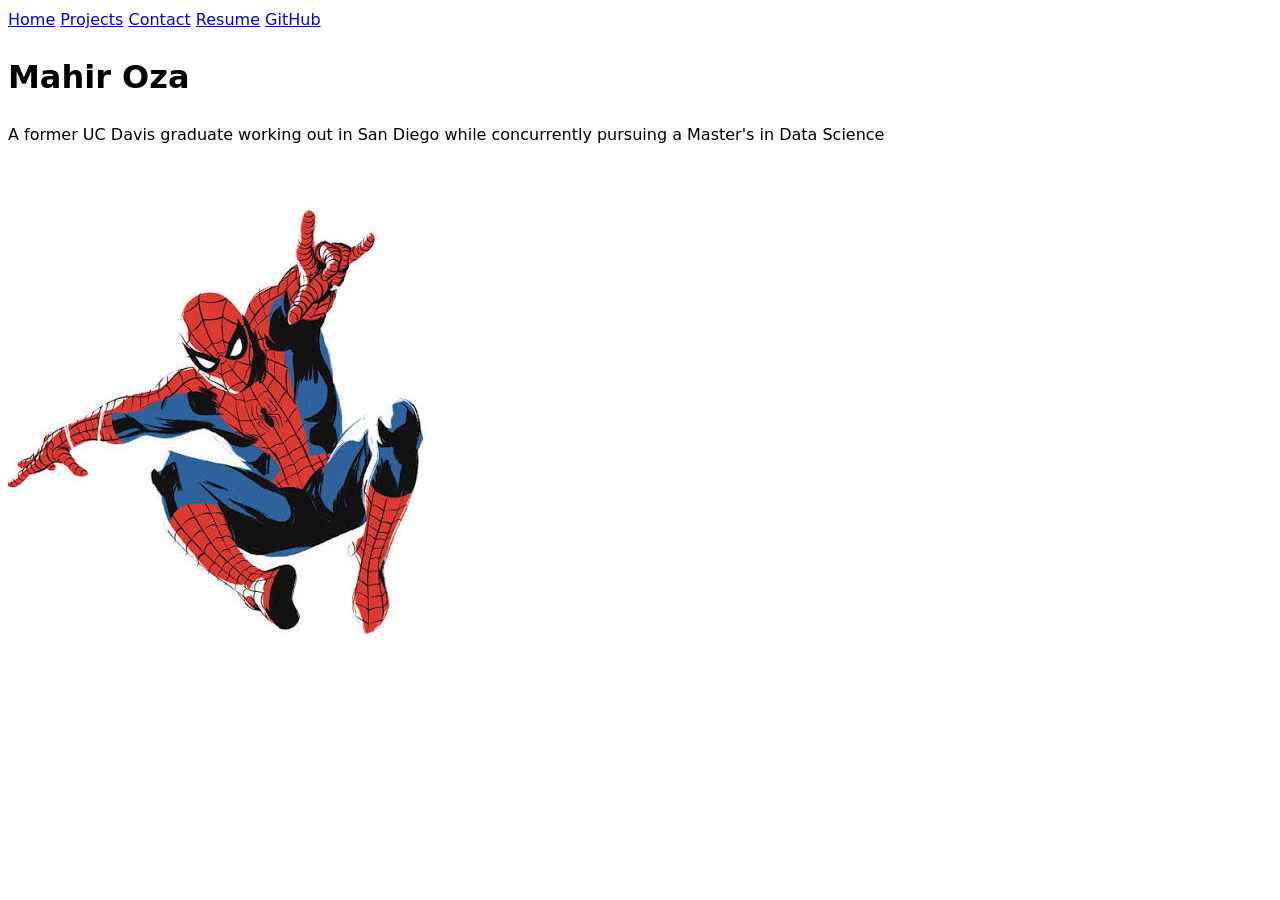
==== index.html @ 23224bbb "nav updates" ====
<!DOCTYPE html>
<html lang="en">
<head>
    <meta charset="UTF-8">
    <meta http-equiv="X-UA-Compatible" content="IE=edge">
    <meta name="viewport" content="width=device-width, initial-scale=1.0">
    <title>Mahir Oza: Personal Site & Portfolio</title>
    <link rel = "stylesheet" href = "style.css">
</head>
<body>
    <nav>
        <a href="index.html">Home</a>
        <a href="projects/index.html">Projects</a>
        <a href="contact/index.html">Contact</a>
        <a href= "cv/index.html">Resume</a>
        <a href="https://github.com/moza-ucsd" target="_blank">GitHub</a>
    </nav>
    <h1>Mahir Oza</h1>
    <p>A former UC Davis graduate working out in San Diego while concurrently pursuing a Master's in Data Science</p>
    <img src = "images/spidey.jpeg" alt = "My Favorite Character, Spider-Man">
</body>
</html>
---- style.css ----
body {
    /* Set line height to 1.5 times the font size
         and use the OS’s UI font as the website font
       */
    font: 100%/1.5 system-ui;
  }
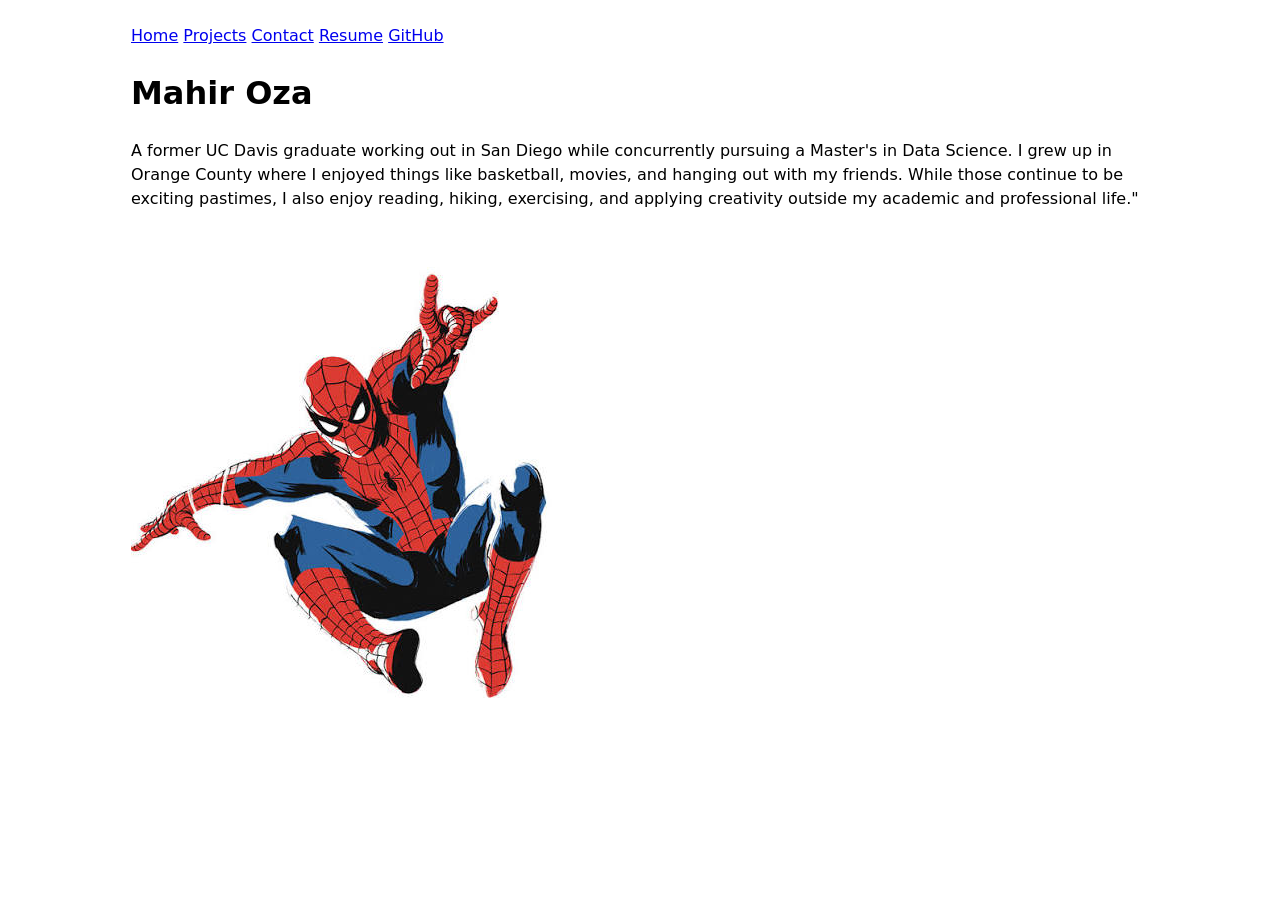
==== commit 0860360a: "stylesheet updates" ====
--- a/index.html
+++ b/index.html
@@ -12,11 +12,14 @@
         <a href="index.html">Home</a>
         <a href="projects/index.html">Projects</a>
         <a href="contact/index.html">Contact</a>
-        <a href= "cv/index.html">Resume</a>
+        <a href="cv/index.html">Resume</a>
         <a href="https://github.com/moza-ucsd" target="_blank">GitHub</a>
     </nav>
     <h1>Mahir Oza</h1>
-    <p>A former UC Davis graduate working out in San Diego while concurrently pursuing a Master's in Data Science</p>
+    <p>A former UC Davis graduate working out in San Diego while concurrently pursuing a Master's in Data Science. I grew up 
+        in Orange County where I enjoyed things like basketball, movies, and hanging out with my friends. While those continue to 
+        be exciting pastimes, I also enjoy reading, hiking, exercising, and applying creativity outside my academic and professional life."
+    </p>
     <img src = "images/spidey.jpeg" alt = "My Favorite Character, Spider-Man">
 </body>
 </html>
--- a/style.css
+++ b/style.css
@@ -3,5 +3,8 @@
          and use the OS’s UI font as the website font
        */
     font: 100%/1.5 system-ui;
+    max-width: 100ch;
+    margin-inline: auto;
+    padding: 1em;
   }
   
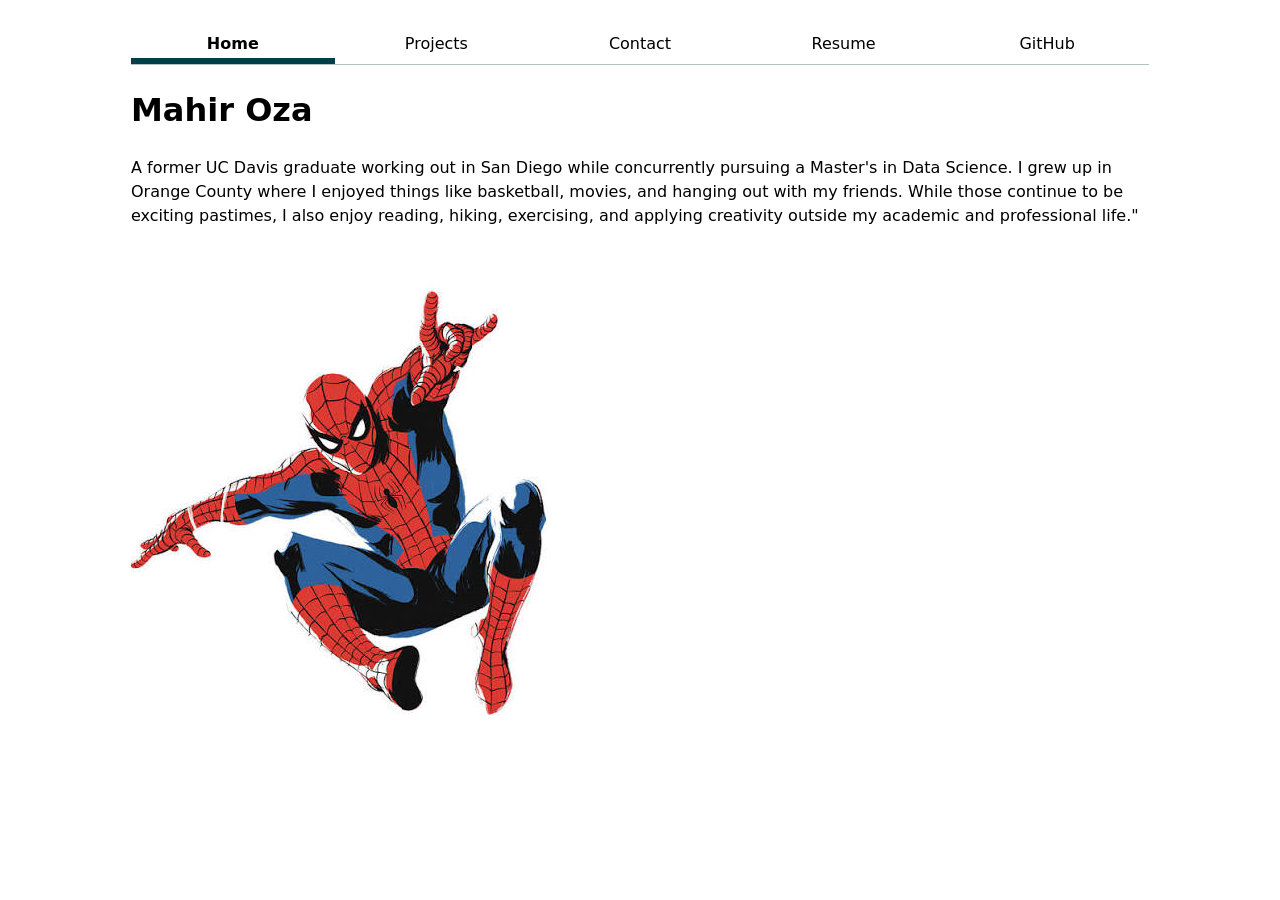
==== commit 2efd87fb: "updates of step 2 to css" ====
--- a/index.html
+++ b/index.html
@@ -9,7 +9,7 @@
 </head>
 <body>
     <nav>
-        <a href="index.html">Home</a>
+        <a href="index.html" class="current">Home</a>
         <a href="projects/index.html">Projects</a>
         <a href="contact/index.html">Contact</a>
         <a href="cv/index.html">Resume</a>
--- a/style.css
+++ b/style.css
@@ -7,4 +7,33 @@
     margin-inline: auto;
     padding: 1em;
   }
-  +  
+  nav {
+    display: flex;
+    border-bottom: 1px solid oklch(80% 3% 200);
+    margin-bottom: 1em;
+  
+    ul, li {
+      display: contents;
+    }
+  
+    a {
+      flex: 1;
+      padding: .5em;
+      text-align: center;
+      text-decoration: none;
+      color: inherit;
+  
+      &.current {
+        font-weight: bold;
+        border-bottom: .4em solid oklch(30% 35% 200);
+        padding-bottom: .1em;
+      }
+  
+      &:hover {
+        background-color: oklch(from var(--color-accent)95% 5% h);
+        border-bottom: .4em solid var(--color-accent);
+        padding-bottom: .1em;
+      }
+    }
+  }
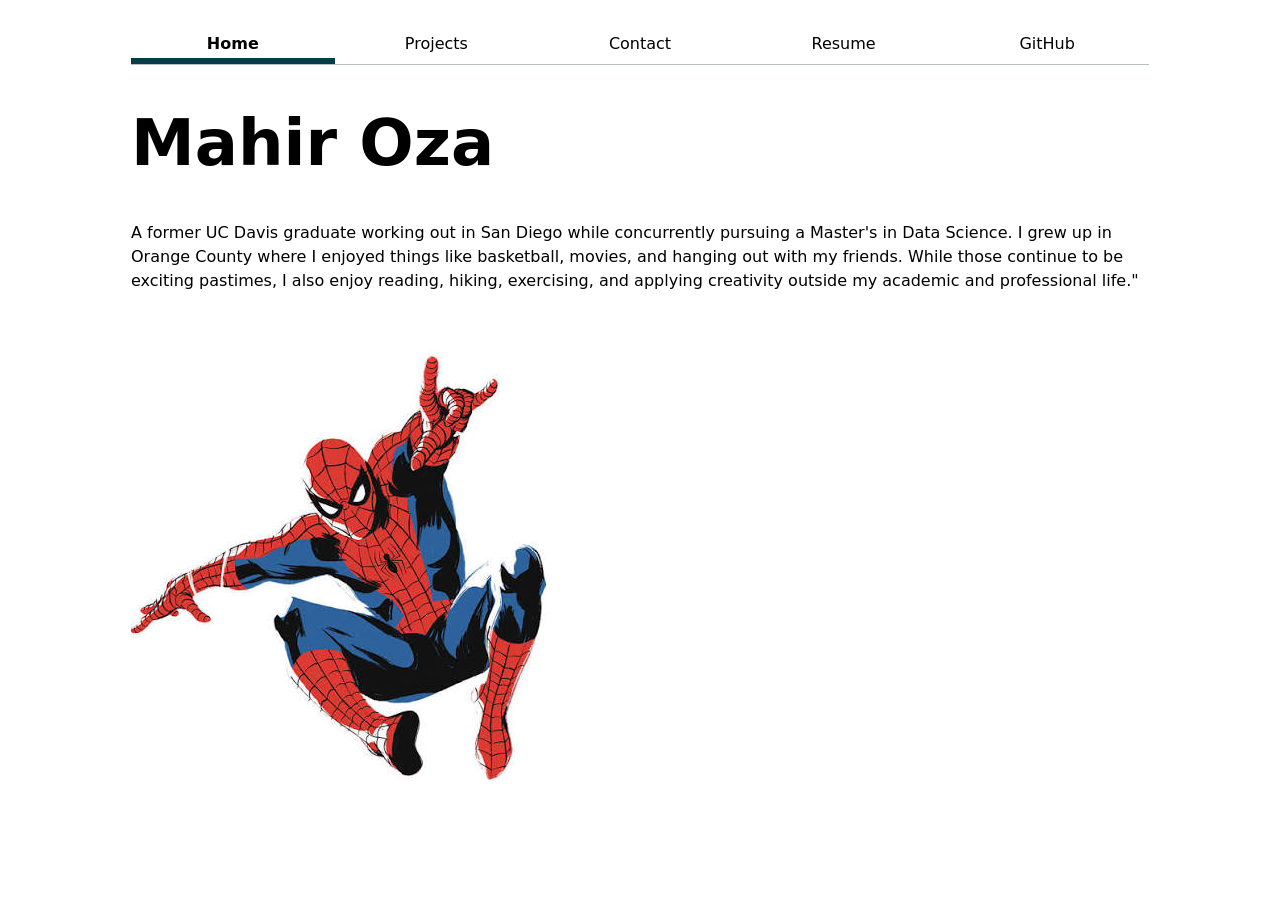
==== commit 0053291b: "global.js created and linked" ====
--- a/index.html
+++ b/index.html
@@ -6,6 +6,7 @@
     <meta name="viewport" content="width=device-width, initial-scale=1.0">
     <title>Mahir Oza: Personal Site & Portfolio</title>
     <link rel = "stylesheet" href = "style.css">
+    <script type="module" src="global.js"></script>
 </head>
 <body>
     <nav>
--- a/style.css
+++ b/style.css
@@ -1,3 +1,7 @@
+:root {
+	--color-accent: oklch(65% 50% 0);
+}
+
 body {
     /* Set line height to 1.5 times the font size
          and use the OS’s UI font as the website font
@@ -6,6 +10,15 @@
     max-width: 100ch;
     margin-inline: auto;
     padding: 1em;
+  }
+
+  h1, h2, h3, h4, h5, h6 {
+    text-wrap: balance;
+    line-height: 1.1;
+  }
+  
+  h1 {
+    font-size: 400%;
   }
   
   nav {
@@ -36,4 +49,125 @@
         padding-bottom: .1em;
       }
     }
+  }
+
+  input, textarea, button {
+    font: inherit;
+  }
+
+  label, input, textarea, button {
+    display: block;
+  }
+  
+  label {
+    margin-block: 1em;
+  }
+  
+  input, textarea, button {
+    width: 100%;
+    box-sizing: border-box;
+  }
+
+  form {
+    display: grid;
+    grid-template-columns: auto 1fr;
+    gap: 1em;
+  
+    label {
+      display: grid;
+      grid-template-columns: subgrid;
+    }
+  
+    label, button {
+      grid-column: 1 / -1;
+    }
+  }
+
+  .projects {
+    display: grid;
+    grid-template-columns: repeat(auto-fill, minmax(16em, 1fr));
+    gap: 1em;
+  
+    article {
+      display: grid;
+      grid-template-rows: subgrid;
+      grid-row-end: span 3;
+  
+      h2 {
+        margin: 0;
+      }
+    }
+  }
+
+  header {
+    margin-bottom: 2em;
+    padding-bottom: 1em;
+    border-bottom: 1px dashed oklch(80% 3% 200);
+  
+    h1 {
+      margin-bottom: 0.2em;
+    }
+  
+    p {
+      margin: 0.2em 0;
+      color: oklch(45% 3% 200);
+    }
+  }
+  
+  /* Structural section spacing */
+  section {
+    margin-bottom: 2em;
+  
+    h2 {
+      color: var(--color-accent);
+      border-bottom: 2px solid oklch(90% 3% 200);
+      padding-bottom: 0.2em;
+      margin-bottom: 0.8em;
+    }
+  }
+  
+  /* Individual articles (Jobs / Education entries) */
+  article {
+    margin-bottom: 1.5em;
+  
+    h3 {
+      margin: 0 0 0.2em 0;
+      font-size: 1.25em;
+    }
+  
+    /* Subtitle details: company/school & dates */
+    p:first-of-type {
+      font-size: 0.9em;
+      color: oklch(40% 2% 200);
+      margin-top: 0;
+    }
+  
+    /* Experience list spacing */
+    ul {
+      margin-top: 0.5em;
+      padding-left: 1.2em;
+  
+      li {
+        margin-bottom: 0.3em;
+      }
+    }
+  }
+  
+  section:has(h2:contains("Skills")) ul,
+  section h2 + ul {
+    display: flex;
+    flex-wrap: wrap;
+    gap: 0.5em;
+    padding: 0;
+    list-style: none;
+  
+    li {
+      background-color: oklch(from var(--color-accent) 95% 5% h);
+      color: oklch(30% 20% h);
+      border: 1px solid oklch(from var(--color-accent) 85% 10% h);
+      padding: 0.3em 0.8em;
+      border-radius: 1em;
+      font-size: 0.9em;
+      font-weight: 500;
+    }
   }
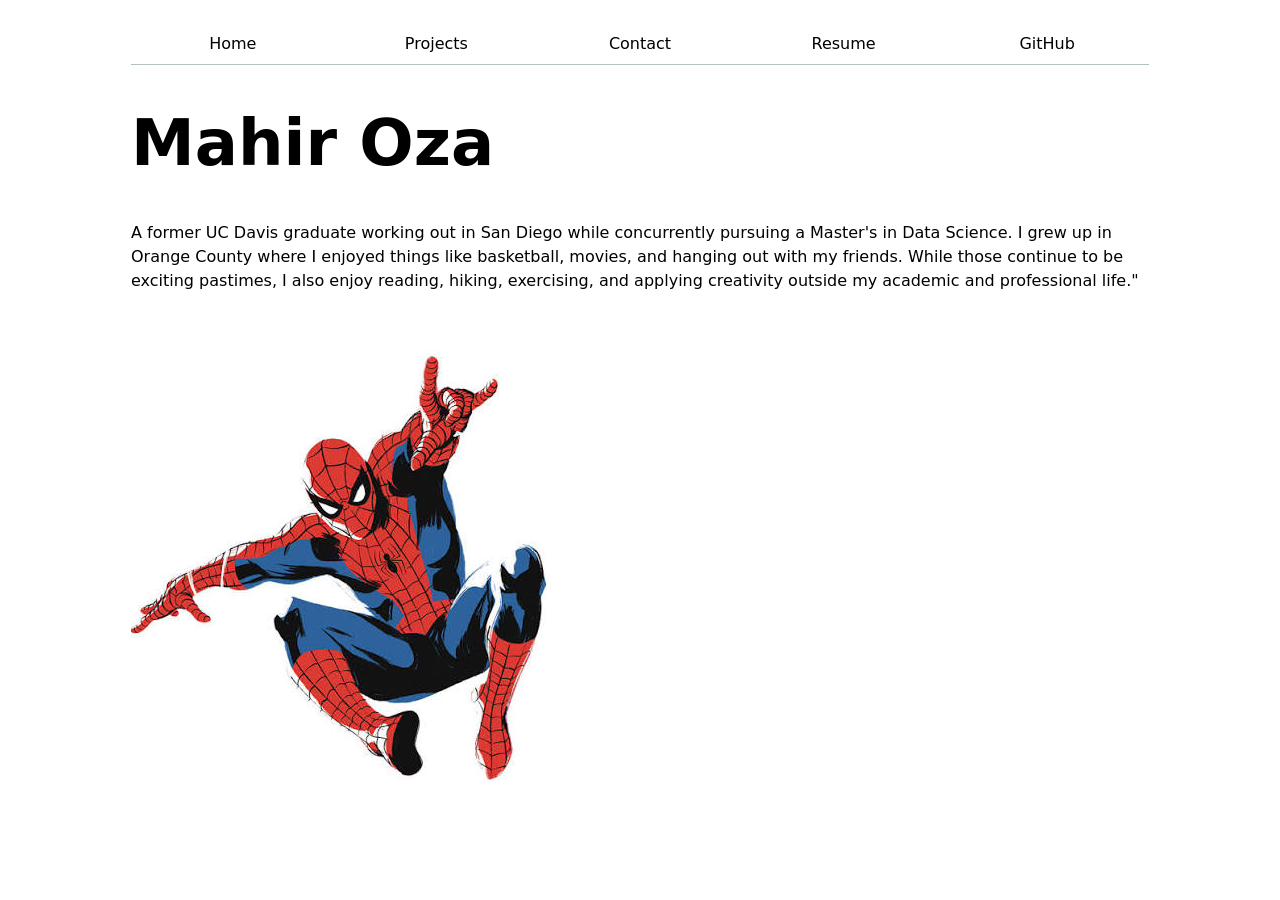
==== commit bf428b43: "currentlink" ====
--- a/index.html
+++ b/index.html
@@ -10,7 +10,7 @@
 </head>
 <body>
     <nav>
-        <a href="index.html" class="current">Home</a>
+        <a href="index.html">Home</a>
         <a href="projects/index.html">Projects</a>
         <a href="contact/index.html">Contact</a>
         <a href="cv/index.html">Resume</a>
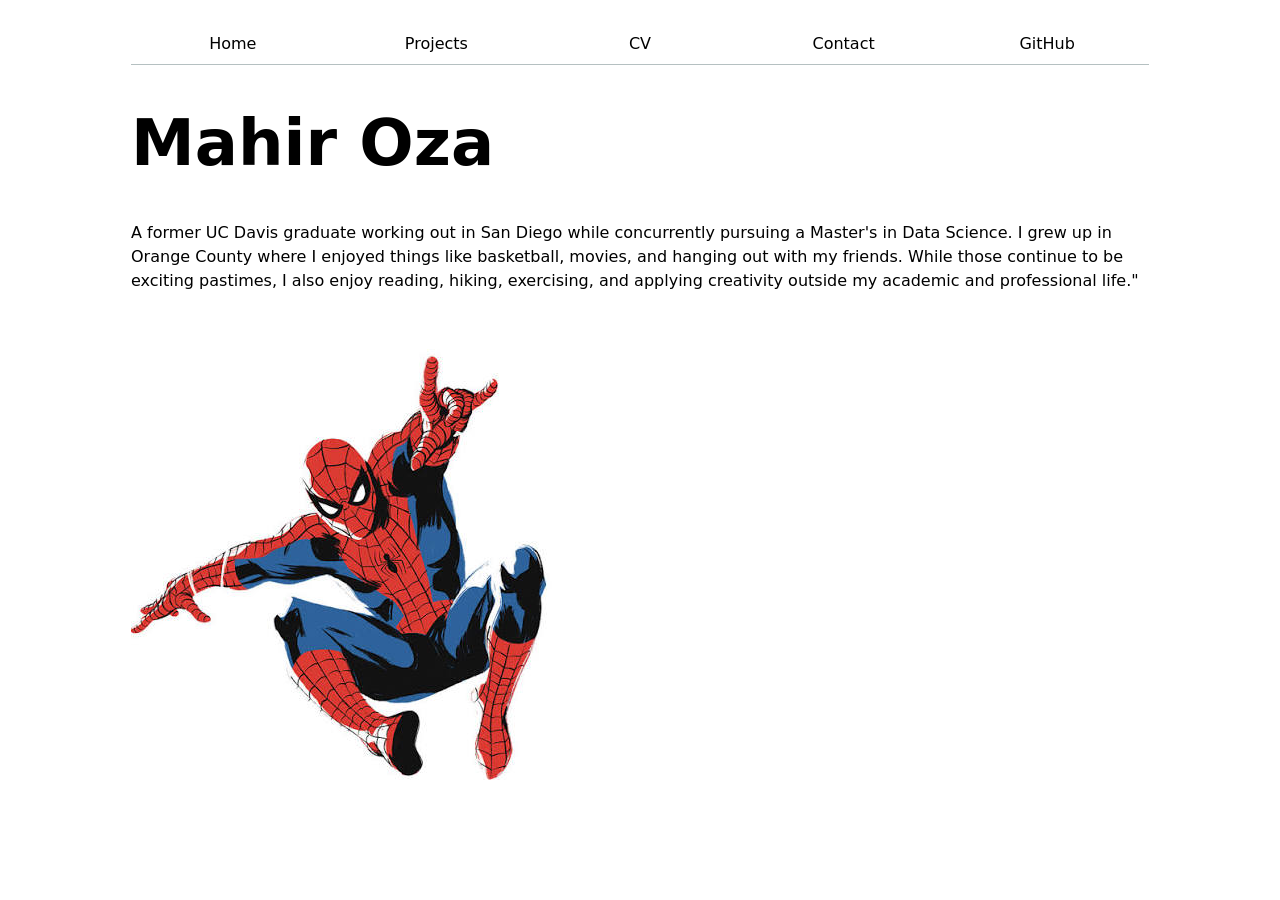
==== commit a1235fea: "navigation setup through js" ====
--- a/index.html
+++ b/index.html
@@ -9,13 +9,6 @@
     <script type="module" src="global.js"></script>
 </head>
 <body>
-    <nav>
-        <a href="index.html">Home</a>
-        <a href="projects/index.html">Projects</a>
-        <a href="contact/index.html">Contact</a>
-        <a href="cv/index.html">Resume</a>
-        <a href="https://github.com/moza-ucsd" target="_blank">GitHub</a>
-    </nav>
     <h1>Mahir Oza</h1>
     <p>A former UC Davis graduate working out in San Diego while concurrently pursuing a Master's in Data Science. I grew up 
         in Orange County where I enjoyed things like basketball, movies, and hanging out with my friends. While those continue to 
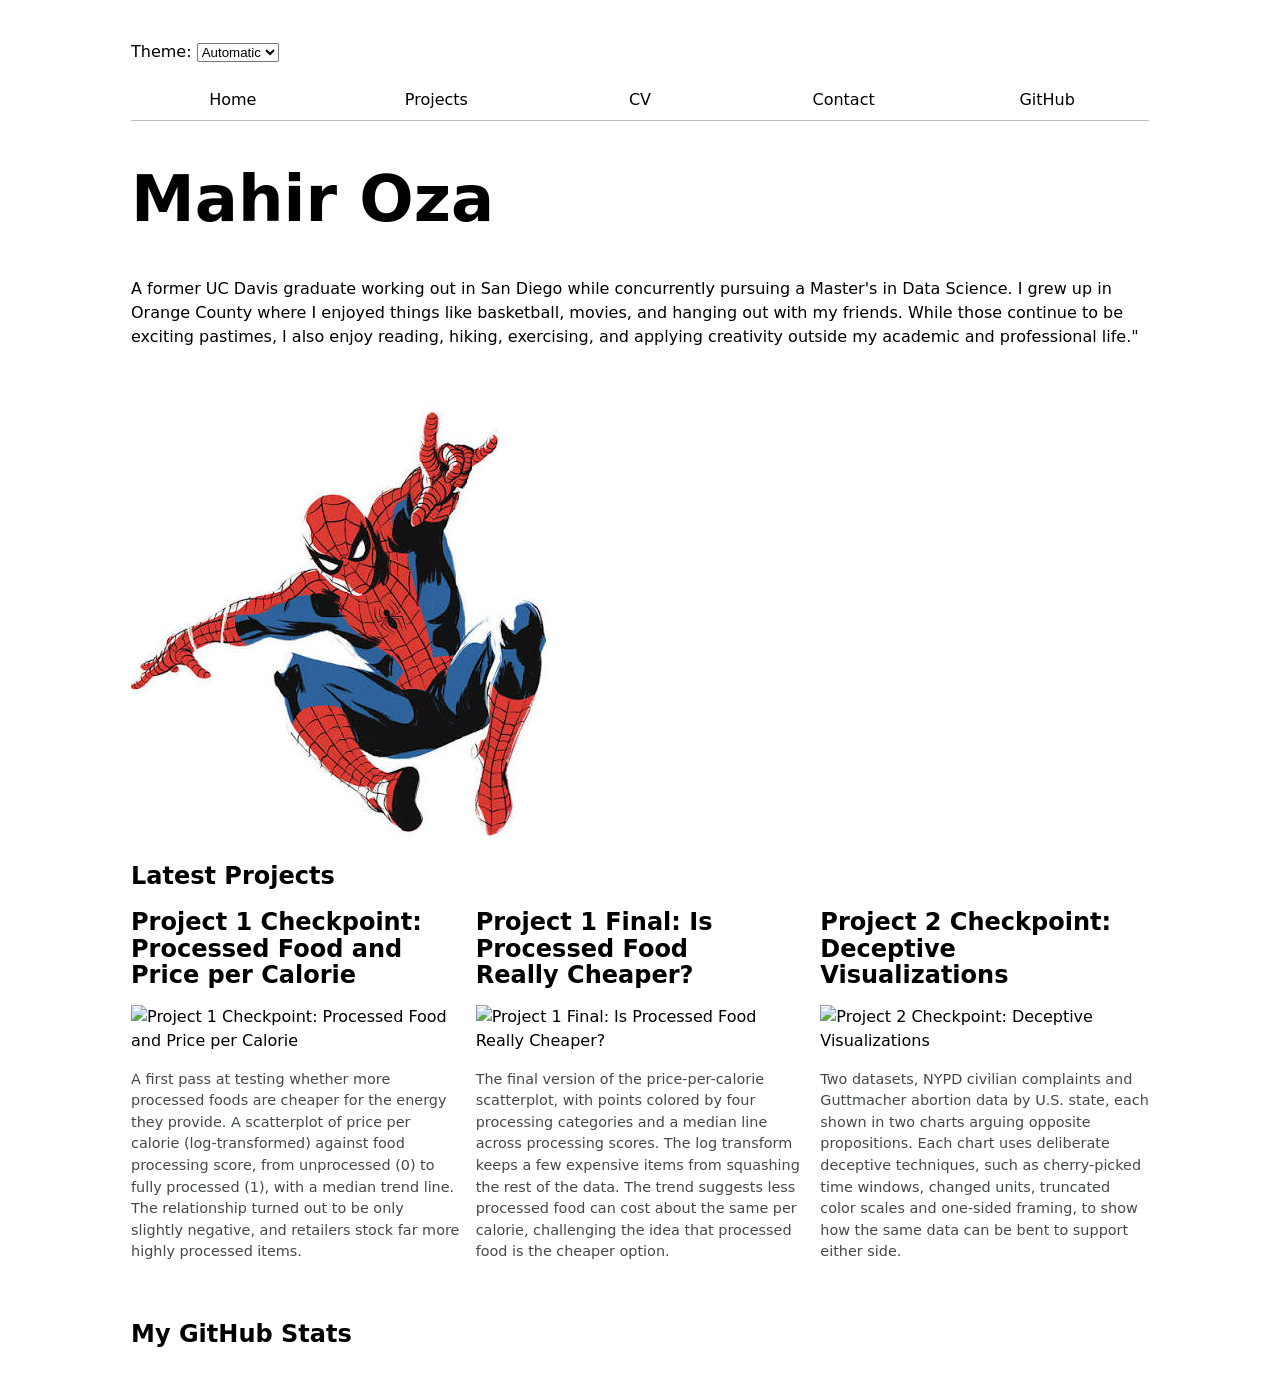
==== commit d74a1856: "Most of lab 4" ====
--- a/index.html
+++ b/index.html
@@ -7,6 +7,7 @@
     <title>Mahir Oza: Personal Site & Portfolio</title>
     <link rel = "stylesheet" href = "style.css">
     <script type="module" src="global.js"></script>
+    <script src="index.js" type="module" defer></script>
 </head>
 <body>
     <h1>Mahir Oza</h1>
@@ -15,5 +16,14 @@
         be exciting pastimes, I also enjoy reading, hiking, exercising, and applying creativity outside my academic and professional life."
     </p>
     <img src = "images/spidey.jpeg" alt = "My Favorite Character, Spider-Man">
+    <h2>Latest Projects</h2>
+    <div class="projects">
+
+    </div>
+ 
+    <h2>My GitHub Stats</h2>
+    <div id="profile-stats">
+
+    <div>    
 </body>
 </html>
